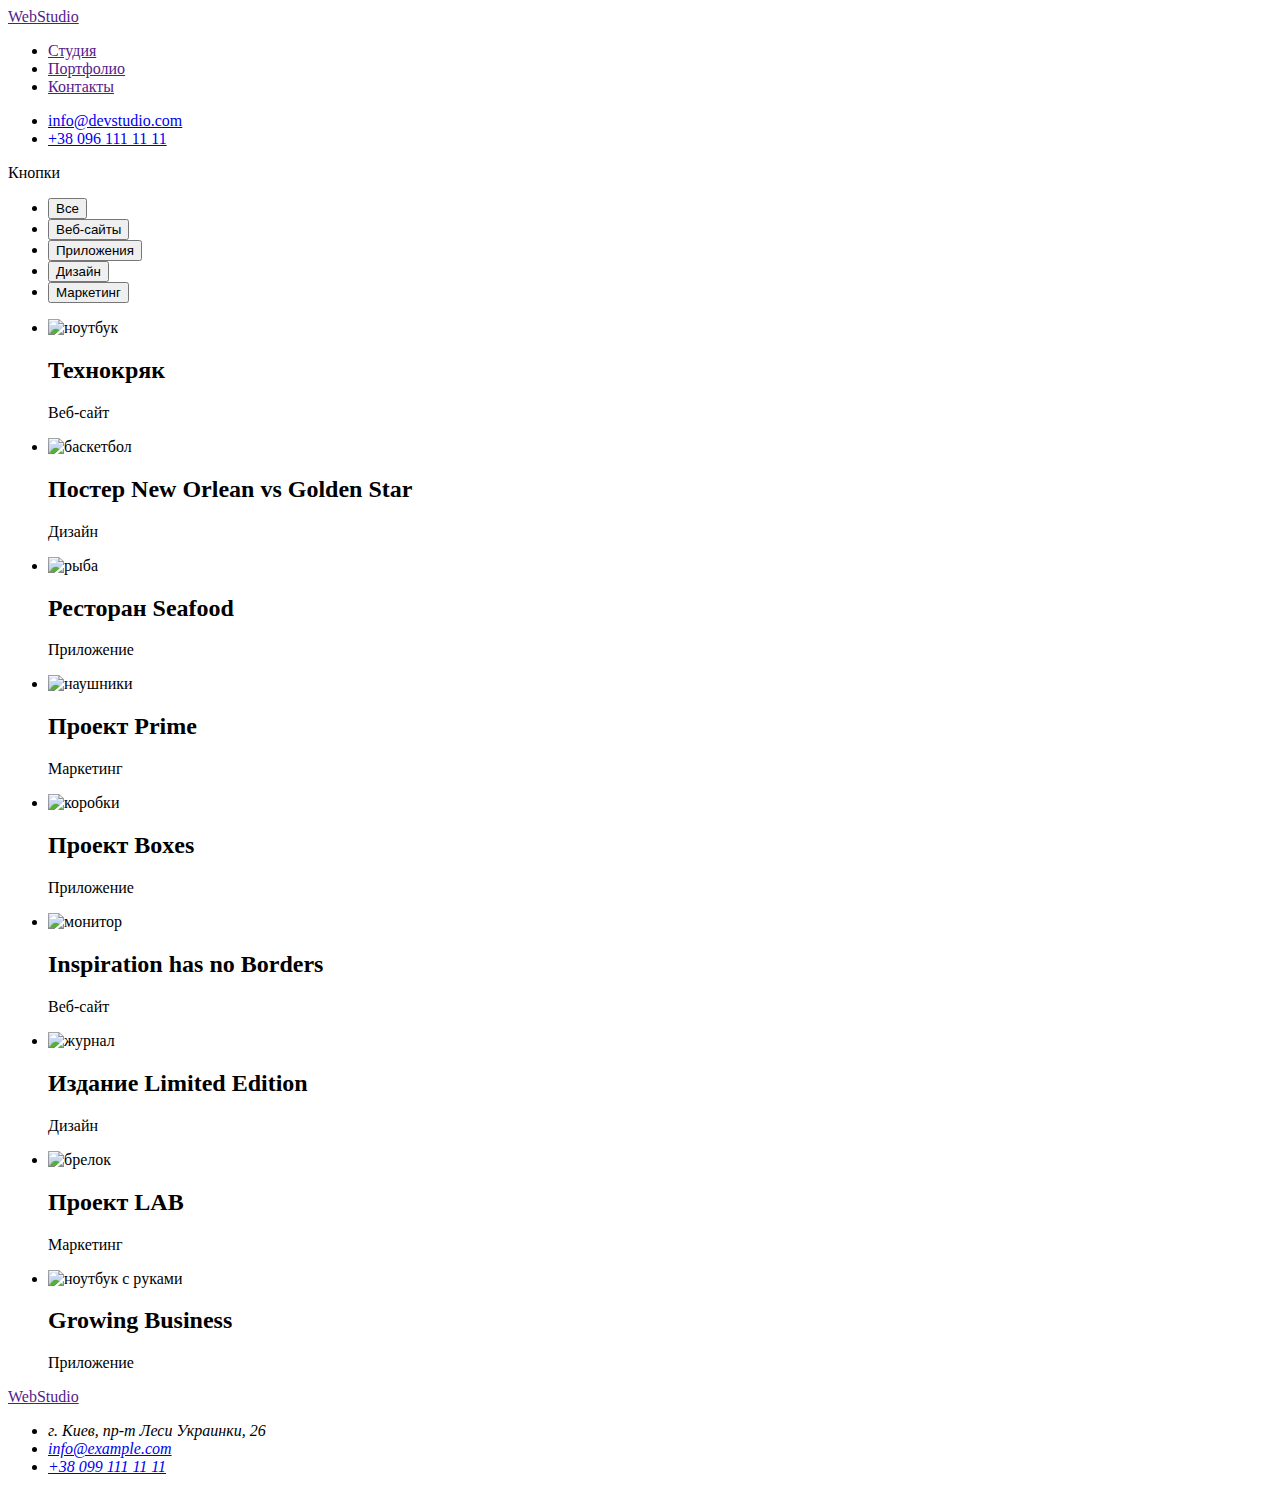
==== portfolio.html @ 6c6a24d8 "save" ====
<!DOCTYPE html>
<html lang="en">
<head>
    <meta charset="UTF-8">
    <meta http-equiv="X-UA-Compatible" content="IE=edge">
    <meta name="viewport" content="width=device-width, initial-scale=1.0">
    <title>Portfolio</title>
    <link rel="stylesheet" href="./css/styles.css">
    
    </head>

<body>
    <!--Шапка сайта-->
    
    <header>
        <nav>
            <a href="">WebStudio</a>
            <ul>
                <li><a href="">Студия</a></li>
                <li><a href="">Портфолио</a></li>
                <li><a href="">Контакты</a></li>
            </ul>
        </nav>

        <ul>
    <li><a class="" href="mailto:info@devstudio.com">info@devstudio.com</a></li>
    <li><a class="" href="tel:+380961111111">+38 096 111 11 11</a></li>
</ul>
</header>

    <main>

    <!--Кнопки-->
    <h1">Кнопки</h1>
<ul>
    <li><button type="button">Все</button></li>
    <li><button type="button">Веб-сайты</button></li>
    <li><button type="button">Приложения</button></li>
    <li><button type="button">Дизайн</button></li>
    <li><button type="button">Маркетинг</button></li>
</ul>


<!--Список работ-->
    <section>
    
<ul>
    <li><img src="./images/img1.jpg" alt="ноутбук" width="370" height="294">
    <h2>Технокряк</h2>
    <p>Веб-сайт</p>
</li>
   
    <li><img src="./images/img2.jpg" alt="баскетбол" width="370" height="294">
    <h2>Постер New Orlean vs Golden Star</h2>
    <p>Дизайн</p>
</li>
   
    <li><img src="./images/img3.jpg" alt="рыба" width="370" height="294">
    <h2>Ресторан Seafood</h2>
    <p>Приложение</p>
</li>
    
    <li><img src="./images/img4.jpg" alt="наушники" width="370" height="294">
    <h2>Проект Prime</h2>
    <p>Маркетинг</p>
</li>
    
    <li><img src="./images/img5.jpg" alt="коробки" width="370" height="294">
    <h2>Проект Boxes</h2>
    <p>Приложение</p>
</li>
    
    <li><img src="./images/img6.jpg" alt="монитор" width="370" height="294">
    <h2>Inspiration has no Borders</h2>
    <p>Веб-сайт</p>
</li>
    
    <li><img src="./images/img7.jpg" alt="журнал" width="370" height="294">
    <h2>Издание Limited Edition</h2>
    <p>Дизайн</p>
</li>
    
    <li><img src="./images/img8.jpg" alt="брелок" width="370" height="294">
    <h2>Проект LAB</h2>
    <p>Маркетинг</p>
</li>
   
    <li><img src="./images/img9.jpg" alt="ноутбук с руками" width="370" height="294">
    <h2>Growing Business</h2>
    <p>Приложение</p>
</li>
    
</ul>

    </section>
    </main>


    <!--Футер-->
    <footer>
    <a href="">WebStudio</a>

    <address>
        <ul>
            <li>г. Киев, пр-т Леси Украинки, 26</li>
            <li><a href="mailto:info@example.com">info@example.com</a></li>
            <li><a href="tel:+380991111111">+38 099 111 11 11</a></li>
        </ul>
    </address>

</footer>

</body>
</html>
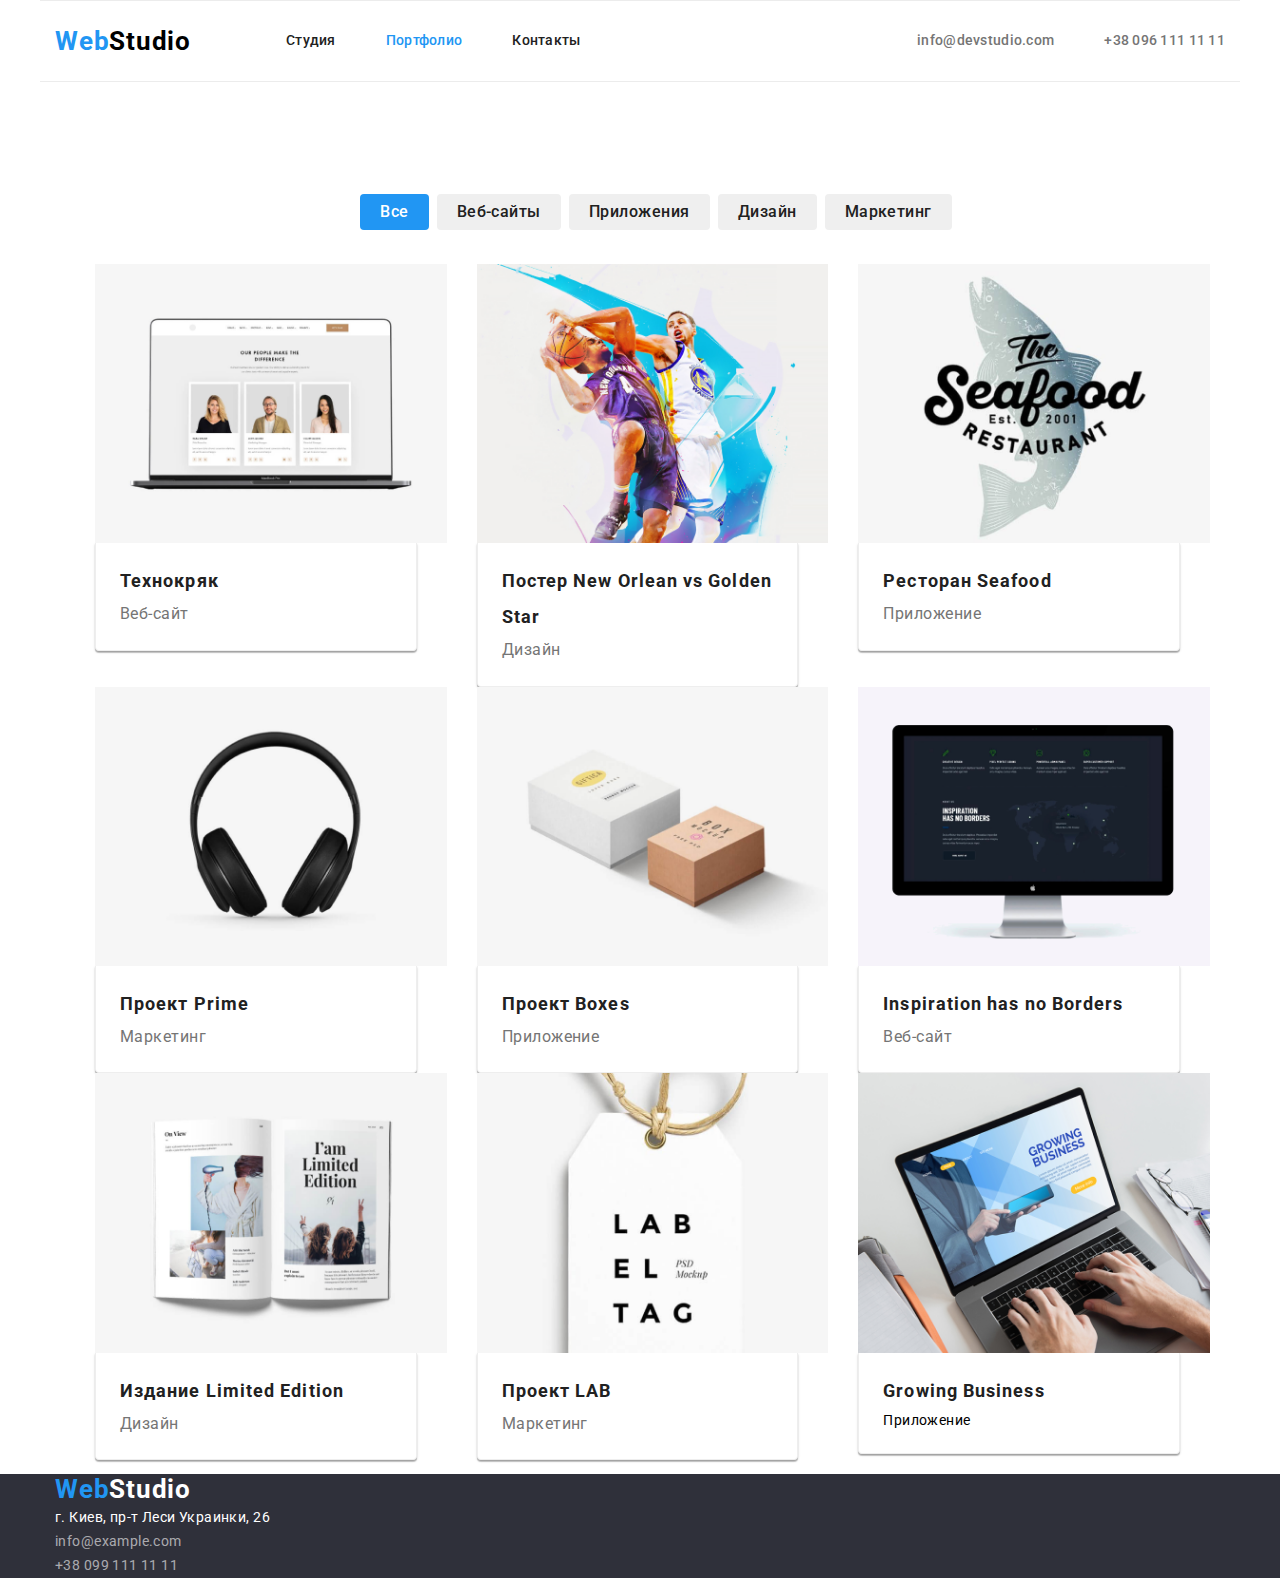
==== commit 210277e7: "save" ====
--- a/portfolio.html
+++ b/portfolio.html
@@ -5,109 +5,127 @@
     <meta http-equiv="X-UA-Compatible" content="IE=edge">
     <meta name="viewport" content="width=device-width, initial-scale=1.0">
     <title>Portfolio</title>
+<!--Шрифты-->
+<link rel="preconnect" href="https://fonts.googleapis.com">
+<link rel="preconnect" href="https://fonts.gstatic.com" crossorigin>
+<link href="https://fonts.googleapis.com/css2?family=Raleway:wght@500&family=Roboto:wght@400;500;700;900&display=swap"
+    rel="stylesheet">
+<!-- Конец шрифтов -->
+
+<!-- Normalize styles старт -->
+<link rel="stylesheet" href="https://cdn.jsdelivr.net/npm/modern-normalize@1.1.0/modern-normalize.min.css">
+<!-- Normalize styles конец -->
+
+<!-- Кастомніе стили -->
     <link rel="stylesheet" href="./css/styles.css">
+    
     
     </head>
 
 <body>
     <!--Шапка сайта-->
     
-    <header>
-        <nav>
-            <a href="">WebStudio</a>
-            <ul>
-                <li><a href="">Студия</a></li>
-                <li><a href="">Портфолио</a></li>
-                <li><a href="">Контакты</a></li>
+    <header class="header">
+        <div class="container header-container header-wrapper">
+        <nav class="header-container">
+            <a class="header-logo link" href="./index.html">Web<span class="logo">Studio</span></a>
+
+            <ul class="header-list list header-color">
+                <li class="header-list-item"><a class="nav-link link" href="./index.html">Студия</a></li>
+                <li class="header-list-item"><a class="nav-link link current" href="./portfolio.html">Портфолио</a></li>
+                <li class="header-list-item"><a class="nav-link link" href="./index.html">Контакты</a></li>
             </ul>
         </nav>
 
-        <ul>
-    <li><a class="" href="mailto:info@devstudio.com">info@devstudio.com</a></li>
-    <li><a class="" href="tel:+380961111111">+38 096 111 11 11</a></li>
+        <ul class="header-list header-contact list">
+    <li class=""><a class="header-link link" href="mailto:info@devstudio.com">info@devstudio.com</a></li>
+    <li class=""><a class="header-link link" href="tel:+380961111111">+38 096 111 11 11</a></li>
 </ul>
+</div>
 </header>
 
     <main>
-
+    <section section-distance>
+        <div class="container">
     <!--Кнопки-->
-    <h1">Кнопки</h1>
-<ul>
-    <li><button type="button">Все</button></li>
-    <li><button type="button">Веб-сайты</button></li>
-    <li><button type="button">Приложения</button></li>
-    <li><button type="button">Дизайн</button></li>
-    <li><button type="button">Маркетинг</button></li>
+    <h1 class="hidden">Кнопки</h1>
+<ul class="button-portfolio">
+    <li class="button-item"><button class="button-list btn-info current" type="button">Все</button></li>
+    <li class="button-item"><button class="button-list btn-info" type="button">Веб-сайты</button></li>
+    <li class="button-item"><button class="button-list btn-info" type="button">Приложения</button></li>
+    <li class="button-item"><button class="button-list btn-info" type="button">Дизайн</button></li>
+    <li class="button-item"><button class="button-list btn-info" type="button">Маркетинг</button></li>
 </ul>
 
 
 <!--Список работ-->
-    <section>
+  
     
-<ul>
-    <li><img src="./images/img1.jpg" alt="ноутбук" width="370" height="294">
-    <h2>Технокряк</h2>
-    <p>Веб-сайт</p>
+<ul class="card-list about-img card-set">
+    <li class="card-img list card-set-item"><img src="./images/img1.png" alt="ноутбук" width="370" height="294">
+    <div class="team-wrapper"><h2 class="card-title">Технокряк</h2>
+    <p class="card-text">Веб-сайт</p></div>
 </li>
    
-    <li><img src="./images/img2.jpg" alt="баскетбол" width="370" height="294">
-    <h2>Постер New Orlean vs Golden Star</h2>
-    <p>Дизайн</p>
+    <li class="card-img list card-set-item"><img src="./images/img2.png" alt="баскетбол" width="370" height="294">
+    <div class="team-wrapper"><h2 class="card-title">Постер New Orlean vs Golden Star</h2>
+    <p class="card-text">Дизайн</p></div>
 </li>
    
-    <li><img src="./images/img3.jpg" alt="рыба" width="370" height="294">
-    <h2>Ресторан Seafood</h2>
-    <p>Приложение</p>
+    <li class="card-img list card-set-item"><img src="./images/img3.png" alt="рыба" width="370" height="294">
+    <div class="team-wrapper"><h2 class="card-title">Ресторан Seafood</h2>
+    <p class="card-text">Приложение</p></div>
 </li>
     
-    <li><img src="./images/img4.jpg" alt="наушники" width="370" height="294">
-    <h2>Проект Prime</h2>
-    <p>Маркетинг</p>
+    <li class="card-img list card-set-item"><img src="./images/img4.png" alt="наушники" width="370" height="294">
+    <div class="team-wrapper"><h2 class="card-title">Проект Prime</h2>
+    <p class="card-text">Маркетинг</p></div>
 </li>
     
-    <li><img src="./images/img5.jpg" alt="коробки" width="370" height="294">
-    <h2>Проект Boxes</h2>
-    <p>Приложение</p>
+    <li class="card-img list card-set-item"><img src="./images/img5.png" alt="коробки" width="370" height="294">
+    <div class="team-wrapper"><h2 class="card-title">Проект Boxes</h2>
+    <p class="card-text">Приложение</p></div>
 </li>
     
-    <li><img src="./images/img6.jpg" alt="монитор" width="370" height="294">
-    <h2>Inspiration has no Borders</h2>
-    <p>Веб-сайт</p>
+    <li class="card-img list card-set-item"><img src="./images/img6.png" alt="монитор" width="370" height="294">
+    <div class="team-wrapper"><h2 class="card-title">Inspiration has no Borders</h2>
+    <p class="card-text">Веб-сайт</p></div>
 </li>
     
-    <li><img src="./images/img7.jpg" alt="журнал" width="370" height="294">
-    <h2>Издание Limited Edition</h2>
-    <p>Дизайн</p>
+    <li class="card-img list card-set-item"><img src="./images/img7.png" alt="журнал" width="370" height="294">
+   <div class="team-wrapper"><h2 class="card-title">Издание Limited Edition</h2>
+<p class="card-text">Дизайн</p></div>
 </li>
     
-    <li><img src="./images/img8.jpg" alt="брелок" width="370" height="294">
-    <h2>Проект LAB</h2>
-    <p>Маркетинг</p>
+    <li class="card-img list card-set-item"><img src="./images/img8.png" alt="брелок" width="370" height="294">
+    <div class="team-wrapper"><h2 class="card-title">Проект LAB</h2>
+    <p class="card-text">Маркетинг</p></div>
 </li>
    
-    <li><img src="./images/img9.jpg" alt="ноутбук с руками" width="370" height="294">
-    <h2>Growing Business</h2>
-    <p>Приложение</p>
+    <li class="card-img list card-set-item"><img src="./images/img9.png" alt="ноутбук с руками" width="370" height="294">
+    <div class="team-wrapper"><h2 class="card-title">Growing Business</h2>
+    <p>Приложение</p></div>
 </li>
     
 </ul>
-
+    </div>
     </section>
     </main>
 
 
     <!--Футер-->
-    <footer>
-    <a href="">WebStudio</a>
+    <footer class="footer">
+        <div class="container">
+    <a class="header-logo link" href="./index.html">Web<span class="footer-logo-ft">Studio</span></a>
 
     <address>
-        <ul>
-            <li>г. Киев, пр-т Леси Украинки, 26</li>
-            <li><a href="mailto:info@example.com">info@example.com</a></li>
-            <li><a href="tel:+380991111111">+38 099 111 11 11</a></li>
+        <p class="address">г. Киев, пр-т Леси Украинки, 26</p>
+        <ul class="list footer-contact">
+            <li><a class="link link-footer" href="mailto:info@example.com">info@example.com</a></li>
+            <li><a class="link link-footer" href="tel:+380991111111">+38 099 111 11 11</a></li>
         </ul>
     </address>
-
+        </div>
 </footer>
 
 </body>
--- a/css/styles.css
+++ b/css/styles.css
@@ -0,0 +1,515 @@
+:root {
+    /* fonts */
+    --main-font: "Roboto";
+    --secondary-font: "Raleway";
+
+    /* text colors */
+    --accent-txt-color: #2196F3;
+    --main-color-btn: #212121;
+    --card-text: #757575;
+    --bg-color: #2F303A;
+    --color-light: #FFFFFF;
+
+
+    /* bg-colors */
+
+    /* others */
+
+    --items: 3;
+    --indent: 30px;
+
+}
+
+
+body {
+    font-family: "Roboto", "Raleway", sans-serif;
+    font-size: 14px;
+    line-height: 1.71;
+    letter-spacing: 0.03em;
+    
+}
+
+
+/* reset */
+h1,
+h2,
+h3,
+h4,
+p {
+    margin: 0;
+}
+
+img {
+    display: block;
+    max-width: 100%;
+    height: auto;
+}
+
+/* Сітка із застосуванням flex-box */
+
+ .card-set {
+     display: flex;
+     flex-wrap: wrap;
+     margin-right: calc(-1 * var(--indent) / 2);
+    
+
+ }
+
+ 
+    .card-set-foto {
+        --items: 4;
+    }
+
+ .card-set-item {
+     display: block;
+     flex-basis: calc((100% - var(--indent) * var(--items)) / var(--items));
+     max-width: 100%;
+     height: auto;
+    border-radius: 4px;
+        border: 0p
+    
+
+ }
+
+
+/* common styles start */
+    .link {
+        text-decoration: none;
+
+
+    }
+
+    .list {
+        list-style: none;
+        margin: 0;
+        padding: 0;
+    }
+
+/* common sryles end */
+
+/* Header section */
+
+    .section-distance {
+        margin-top: 94px;
+        margin-bottom: 94px;
+    }
+
+
+
+.container {
+    width: 1200px;
+    padding-left: 15px;
+    padding-right: 15px;
+    margin-left: auto;
+    margin-right: auto;
+
+}
+
+
+
+.link {
+    font-weight: 500;
+    font-size: 14px;
+    line-height: 1.14;
+    letter-spacing: 0.02em;
+}
+
+ .header-link {
+     color: var(--card-text);
+     margin-left: 50px;
+}
+
+.header-container {
+    display: flex;
+    align-items: center;
+}
+
+
+.header-list {
+    display: flex;
+}
+
+.header-contact {
+    margin-left: auto
+}
+
+.header-logo {
+    margin-right: 95px;
+}
+
+    .header-list-item:not(:last-child) {
+        margin-right: 50px;
+}
+
+
+    .nav-link {
+        display:block;
+        color: var(--main-color-btn);
+        padding-top: 32px;
+        padding-bottom: 32px;
+    }
+
+          .current {
+              color: var(--accent-txt-color);
+    
+          }
+
+    .header-link:hover,
+    .header-link:focus {
+        color: var(--accent-txt-color);
+    }
+
+    .header-contact {
+        font-weight: 500;
+        font-size: 14px;
+        line-height: 1,14;
+        letter-spacing: 0.02em;
+        color: var(--card-text);
+    }
+
+    .header-logo {
+        font-weight: 700;
+            font-size: 26px;
+            line-height: 1.19;
+            letter-spacing: 0.03em;
+            color: var(--accent-txt-color);
+    }
+
+        .logo {
+            color: #000000;
+        }
+
+     
+
+         .main-color-btn {
+            color: var(--main-color-btn);
+        }
+
+
+
+/* Hero section */
+
+    .hero {
+
+        padding-top: 200px;
+        padding-bottom: 280px;
+        width: 1600px;
+        height: 600px;
+        background-color: var(--bg-color);
+        
+    }
+
+    .hidden {
+        display: none;
+        
+    }
+
+    .button-item {
+        margin-right: 8px;
+        margin-top: 98px;
+    }
+
+
+    .button-portfolio {
+       display: flex;
+       justify-content: center;
+       margin-bottom: 34px;
+       
+
+    }
+
+    .btn {
+        border-radius: 4px;
+
+    }
+
+    .btn-info {
+        border-radius: 4px;
+    }
+
+
+    .hero-btn {
+        padding: 10px 30px;
+        font-family: inherit;
+        font-weight: 700;
+        font-size: 16px;
+        line-height: 1.87;
+        letter-spacing: 0.06em;
+        color: var(--color-light);
+        background-color: var(--accent-txt-color);
+        
+        
+    }
+
+    .button-list {
+        padding: 5px 20px;
+        font-family: inherit;
+        font-weight: 500;
+        font-size: 16px;
+        line-height: 1.62;
+        text-align: left;
+        letter-spacing: 0.03em;
+        color: var(--main-color-btn);
+
+        cursor: pointer;
+    }
+    
+
+         ul {
+            list-style: none;
+    }
+
+
+        button {
+            display:flex;
+            align-items: center;
+            text-align: center;
+            margin: 0 auto;
+            cursor: pointer;
+            border: none;
+    }
+
+
+    .button-list.current,
+    .button-list:hover,
+    .button-list:focus {
+        background-color: var(--accent-txt-color);
+        color: var(--color-light);
+
+    }
+
+    .about-img {
+        display: flex;
+            flex-wrap: wrap;
+            margin-right: calc(-1 * var(--indent) / 2);
+        
+    }
+    
+
+    .card-img {
+        display: block;
+            flex-basis: calc((100% - var(--indent) * var(--items)) / var(--items));
+            max-width: 100%;
+            height: auto;
+            margin-right: 30px;;
+       
+    
+    }
+
+
+    .team-wrapper {
+        padding: 20px 24px;
+        background: #FFFFFF;
+        border: 1px solid #EEEEEE;
+        border-top: none;
+    }
+
+    .header-wrapper {
+        border:1px solid #ECECEC;
+        border-left: none;
+        border-right: none;
+    }
+
+    .team-wrapper {
+        background: #FFFFFF;
+        box-shadow: 0px 1px 3px rgba(0, 0, 0, 0.12), 0px 1px 1px rgba(0, 0, 0, 0.14), 0px 2px 1px rgba(0, 0, 0, 0.2);
+        border-radius: 0px 0px 4px 4px;
+        margin-right: 30px;
+    }
+
+
+
+    .cards {
+        padding: 30px 30px;
+    }
+    /* .card-img:last-child,
+    .card-img:nth-child(3n) {
+        margin: 0;
+    } */
+
+
+        .team-img {
+            display:block;
+            max-width:100%;
+            height: auto;
+        }
+
+   
+    .team-item:not(:last-child) {
+        margin-right: -15px;
+        width: 270px;
+    }
+
+   
+
+
+    /* .team-item:last-child {
+        margin: 0;
+    } */
+    
+
+    .card-title {
+        font-weight: 700;
+        font-size: 18px;
+        line-height: 2;
+        letter-spacing: 0.06em;
+        
+        color: var(--main-color-btn);
+    }
+    
+        .card-text {
+            font-weight: 400;
+                font-size: 16px;
+                line-height: 1.89;
+                letter-spacing: 0.03em;
+            
+                color: var(--card-text);
+        }
+
+    .uppertitle {
+      font-weight: 900;
+      font-size: 44px;
+      line-height: 1.36;
+      text-align: center;
+      letter-spacing: 0.06em;
+      text-transform: uppercase;
+      color: var(--color-light);
+      margin-bottom: 30px;
+  }
+
+    .btn:hover,
+    .btn:focus{
+        
+        background-color: #188CE8;
+    }
+
+    .benefits-us {
+        display: flex;
+        justify-content: space-between;
+
+}
+
+    .benefits-info {
+        widows: 270px;
+        flex-basis: calc((100% - 90px) / 4);
+    }
+
+
+    .benefits-about {
+            margin-bottom: 10px;
+            font-weight: 700;
+            font-size: 14px;
+            line-height: 16px;
+            letter-spacing: 0.03em;
+            text-transform: uppercase;
+        
+            color: var(--main-color-btn);
+    }
+
+    .benefits-description {
+            font-weight: 400;
+            font-size: 14px;
+            line-height: 1.71;
+            letter-spacing: 0.03em;
+            color: var(--card-text);
+    }
+
+    .about-us {
+            font-weight: 700;
+            font-size: 36px;
+            line-height: 1.17;
+            text-align: center;
+            letter-spacing: 0.03em;
+            color: var(--main-color-btn);
+            margin-bottom: 50px;
+    }
+  
+
+    .team {
+        background: #F5F4FA;
+    }
+
+        .team-us {
+            font-weight: 700;
+            font-size: 36px;
+            line-height: 42px;
+            text-align: center;
+            letter-spacing: 0.03em;
+            
+
+            width: 1170px;
+            height: 368px;
+            padding: 186px 215px 94px 215px;
+            color: var(--main-color-btn);
+            margin: 0 auto;
+
+        }
+
+        .team-employees {
+            font-weight: 500;
+            font-size: 16px;
+            line-height: 1.19;
+            text-align: center;
+            letter-spacing: 0.03em;
+
+            color: var(--main-color-btn);
+        }
+
+
+            .place-work {
+                
+                font-weight: 400;
+                font-size: 16px;
+                line-height: 1.19;
+                text-align: center;
+                letter-spacing: 0.03em;
+
+                color:var(--card-text);
+            }
+
+
+
+
+    .footer {
+        background-color: var(--bg-color);
+    }
+
+    .footer-logo {
+        font-weight: 700;
+        font-size: 26px;
+        line-height: 1.19;
+        letter-spacing: 0.03em;
+        color: var(--accent-txt-color);
+    }
+     
+     .link:hover,
+     .link:focus {
+        color: var(--accent-txt-color);
+     }
+
+     .footer-logo-ft {
+        color: var(--color-light);
+     }
+
+     .address {
+        font-style: normal;
+        font-weight: 400;
+        font-size: 14px;
+        line-height: 1.71;
+        letter-spacing: 0.03em;
+        color: var(--color-light);
+     }
+
+     .link-footer {
+        font-style: normal;
+        font-weight: 400;
+        font-size: 14px;
+        line-height: 1.71;
+        letter-spacing: 0.03em;
+        color: rgba(255, 255, 255, 0.6);
+
+     }
+    
+     .footer-contact {
+            text-decoration: none;
+     }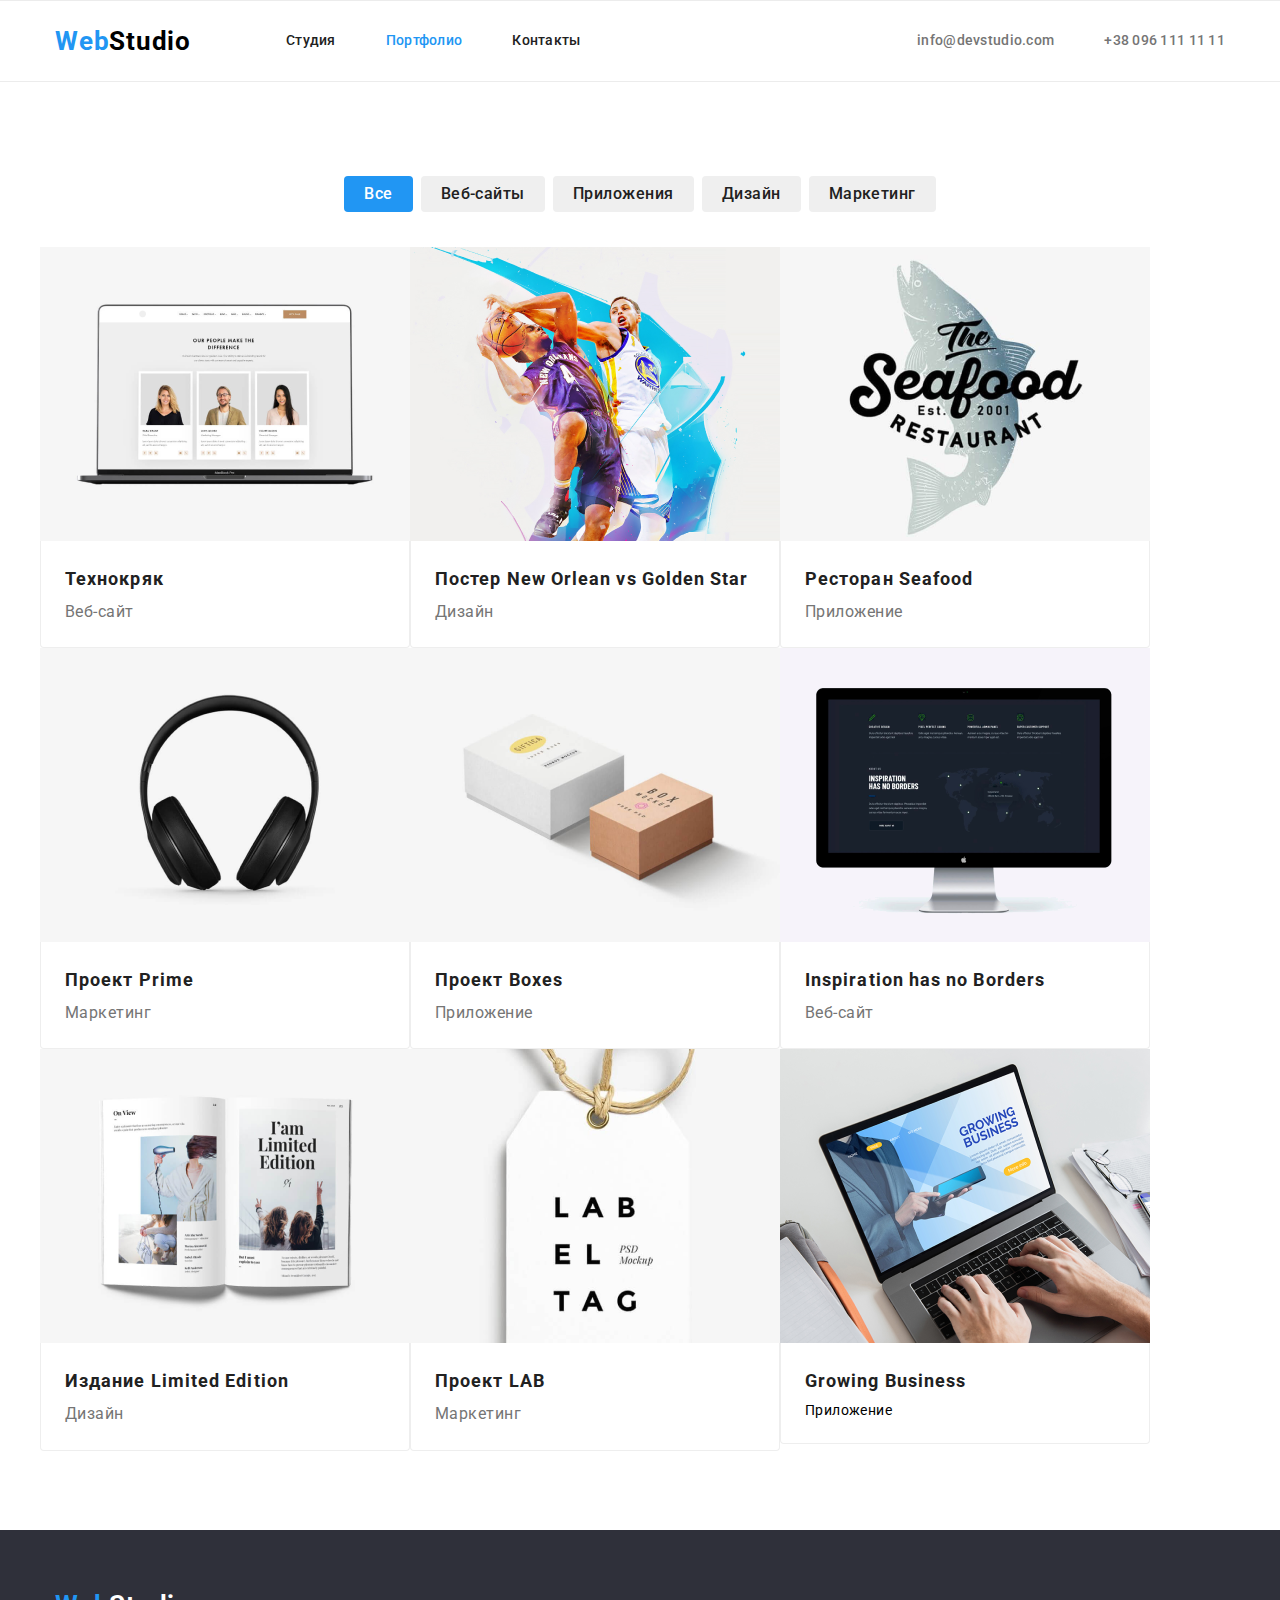
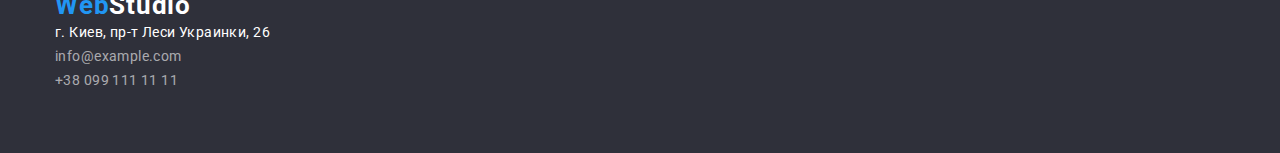
==== commit ff636611: "save index and portfolio files" ====
--- a/portfolio.html
+++ b/portfolio.html
@@ -25,8 +25,8 @@
 <body>
     <!--Шапка сайта-->
     
-    <header class="header">
-        <div class="container header-container header-wrapper">
+    <header class="header header-wrapper">
+        <div class="container header-container">
         <nav class="header-container">
             <a class="header-logo link" href="./index.html">Web<span class="logo">Studio</span></a>
 
@@ -39,13 +39,13 @@
 
         <ul class="header-list header-contact list">
     <li class=""><a class="header-link link" href="mailto:info@devstudio.com">info@devstudio.com</a></li>
-    <li class=""><a class="header-link link" href="tel:+380961111111">+38 096 111 11 11</a></li>
+    <li class="header-cntct"><a class="header-link link" href="tel:+380961111111">+38 096 111 11 11</a></li>
 </ul>
 </div>
 </header>
 
     <main>
-    <section section-distance>
+    <section class="section-distance">
         <div class="container">
     <!--Кнопки-->
     <h1 class="hidden">Кнопки</h1>
--- a/css/styles.css
+++ b/css/styles.css
@@ -39,6 +39,8 @@
     margin: 0;
 }
 
+
+
 img {
     display: block;
     max-width: 100%;
@@ -47,29 +49,51 @@
 
 /* Сітка із застосуванням flex-box */
 
+.section-distance {
+    padding-top: 94px;
+        padding-bottom: 94px;
+}
+
+
+ .about-img {
+     display: flex;
+     
+     padding: 0;
+   
+    margin: -15px;
+
+ }
+
  .card-set {
      display: flex;
      flex-wrap: wrap;
-     margin-right: calc(-1 * var(--indent) / 2);
-    
-
+     
+     
  }
 
- 
-    .card-set-foto {
-        --items: 4;
-    }
+   .card-img {
+    max-width: 100%;
+        padding: 0;
+      margin: 15px;
+
+   }
 
  .card-set-item {
      display: block;
      flex-basis: calc((100% - var(--indent) * var(--items)) / var(--items));
      max-width: 100%;
      height: auto;
-    border-radius: 4px;
-        border: 0p
-    
-
+     border-radius: 4px;
+     border: 0p;
  }
+
+
+
+
+    .card-set-foto {
+        --items: 4;
+    }
+
 
 
 /* common styles start */
@@ -89,10 +113,6 @@
 
 /* Header section */
 
-    .section-distance {
-        margin-top: 94px;
-        margin-bottom: 94px;
-    }
 
 
 
@@ -116,7 +136,7 @@
 
  .header-link {
      color: var(--card-text);
-     margin-left: 50px;
+     
 }
 
 .header-container {
@@ -157,6 +177,12 @@
     .header-link:hover,
     .header-link:focus {
         color: var(--accent-txt-color);
+    }
+
+
+    .header-link {
+        padding-top: 32px;
+        padding-bottom: 32px;
     }
 
     .header-contact {
@@ -167,6 +193,12 @@
         color: var(--card-text);
     }
 
+
+    .header-cntct {
+        margin-left: 50px;
+    }
+
+
     .header-logo {
         font-weight: 700;
             font-size: 26px;
@@ -192,9 +224,8 @@
     .hero {
 
         padding-top: 200px;
-        padding-bottom: 280px;
-        width: 1600px;
-        height: 600px;
+        padding-bottom: 200px;
+       
         background-color: var(--bg-color);
         
     }
@@ -204,19 +235,20 @@
         
     }
 
-    .button-item {
+    .button-item:not(:last-child) {
         margin-right: 8px;
-        margin-top: 98px;
+       
     }
 
 
     .button-portfolio {
        display: flex;
        justify-content: center;
-       margin-bottom: 34px;
+       padding: 0;
+       margin: 0;
+       margin-bottom: 50px;
        
-
-    }
+ }
 
     .btn {
         border-radius: 4px;
@@ -278,23 +310,7 @@
 
     }
 
-    .about-img {
-        display: flex;
-            flex-wrap: wrap;
-            margin-right: calc(-1 * var(--indent) / 2);
-        
-    }
-    
-
-    .card-img {
-        display: block;
-            flex-basis: calc((100% - var(--indent) * var(--items)) / var(--items));
-            max-width: 100%;
-            height: auto;
-            margin-right: 30px;;
-       
-    
-    }
+   
 
 
     .team-wrapper {
@@ -305,22 +321,21 @@
     }
 
     .header-wrapper {
-        border:1px solid #ECECEC;
+        border: 1px solid #ECECEC;
         border-left: none;
         border-right: none;
     }
 
     .team-wrapper {
         background: #FFFFFF;
-        box-shadow: 0px 1px 3px rgba(0, 0, 0, 0.12), 0px 1px 1px rgba(0, 0, 0, 0.14), 0px 2px 1px rgba(0, 0, 0, 0.2);
         border-radius: 0px 0px 4px 4px;
-        margin-right: 30px;
+    
     }
 
 
 
     .cards {
-        padding: 30px 30px;
+        padding: 30px 0;
     }
     /* .card-img:last-child,
     .card-img:nth-child(3n) {
@@ -335,9 +350,11 @@
         }
 
    
-    .team-item:not(:last-child) {
+    .team-item {
         margin-right: -15px;
         width: 270px;
+        margin: 15px;
+        padding: 0;
     }
 
    
@@ -374,6 +391,8 @@
       letter-spacing: 0.06em;
       text-transform: uppercase;
       color: var(--color-light);
+      max-width: 696px;
+      margin: 0 auto;
       margin-bottom: 30px;
   }
 
@@ -386,6 +405,7 @@
     .benefits-us {
         display: flex;
         justify-content: space-between;
+
 
 }
 
@@ -426,6 +446,7 @@
   
 
     .team {
+        padding: 94px 0;
         background: #F5F4FA;
     }
 
@@ -437,11 +458,9 @@
             letter-spacing: 0.03em;
             
 
-            width: 1170px;
-            height: 368px;
-            padding: 186px 215px 94px 215px;
+            
             color: var(--main-color-btn);
-            margin: 0 auto;
+           margin-bottom: 50px;
 
         }
 
@@ -453,6 +472,7 @@
             letter-spacing: 0.03em;
 
             color: var(--main-color-btn);
+            margin-bottom: 10px;
         }
 
 
@@ -471,6 +491,7 @@
 
 
     .footer {
+        padding: 60px 0;
         background-color: var(--bg-color);
     }
 
